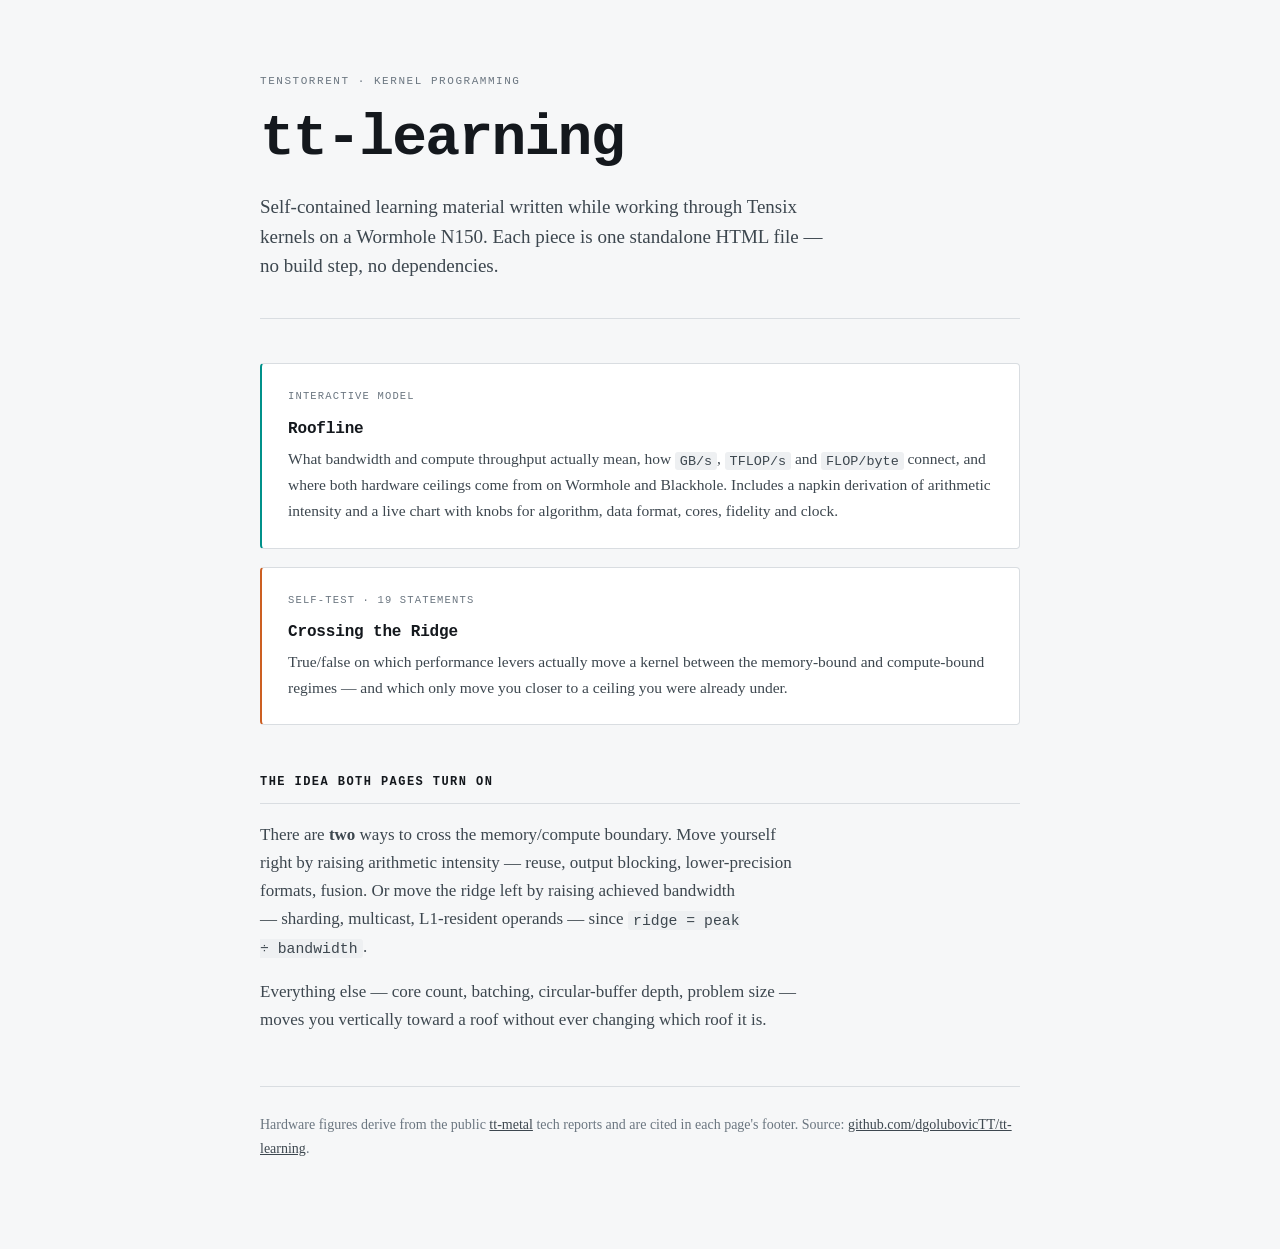
==== index.html @ ba830a99 "Add landing page for GitHub Pages Root index listing both roofline pages, so the Pages URL resolves " ====
<!doctype html>
<html lang="en">
<head>
<meta charset="utf-8">
<meta name="viewport" content="width=device-width, initial-scale=1">
<title>tt-learning</title>
<style>
  :root {
    --ground:#f6f7f8; --surface:#fff; --surface-2:#eef0f2;
    --ink:#14181d; --ink-2:#3d474f; --muted:#6b7680;
    --rule:#d9dde1; --rule-soft:#e8ebee;
    --mem:#00918a; --cmp:#7a52d1; --op:#cc5f22;
    --font-mono: ui-monospace, "SF Mono", SFMono-Regular, "Cascadia Code", "JetBrains Mono", Menlo, Consolas, monospace;
    --font-serif: Charter, "Bitstream Charter", "Iowan Old Style", "Palatino Linotype", Georgia, serif;
  }
  @media (prefers-color-scheme: dark) {
    :root:not([data-theme="light"]) {
      --ground:#0f1418; --surface:#161c21; --surface-2:#1d242a;
      --ink:#e6eaed; --ink-2:#b6c0c8; --muted:#8a949d;
      --rule:#2b343b; --rule-soft:#222a30;
      --mem:#12a396; --cmp:#8b64dc; --op:#dd7233;
    }
  }
  :root[data-theme="dark"] {
    --ground:#0f1418; --surface:#161c21; --surface-2:#1d242a;
    --ink:#e6eaed; --ink-2:#b6c0c8; --muted:#8a949d;
    --rule:#2b343b; --rule-soft:#222a30;
    --mem:#12a396; --cmp:#8b64dc; --op:#dd7233;
  }
  *{box-sizing:border-box}
  body{background:var(--ground);color:var(--ink);font-family:var(--font-serif);
       font-size:17px;line-height:1.65;margin:0;padding:0 20px 90px;
       -webkit-font-smoothing:antialiased}
  .wrap{max-width:760px;margin:0 auto}
  header{padding:72px 0 38px;border-bottom:1px solid var(--rule);margin-bottom:44px}
  .eyebrow{font-family:var(--font-mono);font-size:11px;letter-spacing:.14em;
           text-transform:uppercase;color:var(--muted);margin:0 0 20px}
  h1{font-family:var(--font-mono);font-size:clamp(36px,7vw,58px);font-weight:600;
     letter-spacing:-.03em;line-height:1;margin:0 0 24px}
  .lede{font-size:19px;line-height:1.55;color:var(--ink-2);margin:0;max-width:60ch;
        text-wrap:pretty}
  .cards{display:grid;gap:18px;margin:0 0 48px}
  a.card{display:block;background:var(--surface);border:1px solid var(--rule);
         border-left:2px solid var(--rule);border-radius:4px;padding:24px 26px;
         text-decoration:none;color:inherit;transition:border-color .15s ease}
  a.card:hover{border-color:var(--muted)}
  a.card.one{border-left-color:var(--mem)} a.card.one:hover{border-left-color:var(--mem)}
  a.card.two{border-left-color:var(--op)}  a.card.two:hover{border-left-color:var(--op)}
  a.card:focus-visible{outline:2px solid var(--op);outline-offset:2px}
  .card h2{font-family:var(--font-mono);font-size:16px;font-weight:600;
           letter-spacing:-.01em;margin:0 0 4px}
  .card .kind{font-family:var(--font-mono);font-size:10.5px;letter-spacing:.11em;
              text-transform:uppercase;color:var(--muted);display:block;margin-bottom:10px}
  .card p{margin:0;font-size:15.5px;color:var(--ink-2);text-wrap:pretty}
  h3{font-family:var(--font-mono);font-size:12px;font-weight:600;letter-spacing:.12em;
     text-transform:uppercase;margin:0 0 14px;padding-bottom:10px;
     border-bottom:1px solid var(--rule)}
  p.body{color:var(--ink-2);max-width:64ch;text-wrap:pretty}
  code{font-family:var(--font-mono);font-size:.87em;background:var(--surface-2);
       padding:.12em .36em;border-radius:3px}
  footer{border-top:1px solid var(--rule);padding-top:26px;margin-top:52px;
         font-size:14px;color:var(--muted)}
  footer a{color:var(--ink-2)}
</style>
</head>
<body>
<div class="wrap">

  <header>
    <p class="eyebrow">Tenstorrent · kernel programming</p>
    <h1>tt-learning</h1>
    <p class="lede">
      Self-contained learning material written while working through Tensix kernels on a
      Wormhole N150. Each piece is one standalone HTML file — no build step, no dependencies.
    </p>
  </header>

  <div class="cards">
    <a class="card one" href="roofline/roofline.html">
      <span class="kind">Interactive model</span>
      <h2>Roofline</h2>
      <p>
        What bandwidth and compute throughput actually mean, how <code>GB/s</code>,
        <code>TFLOP/s</code> and <code>FLOP/byte</code> connect, and where both hardware ceilings
        come from on Wormhole and Blackhole. Includes a napkin derivation of arithmetic intensity
        and a live chart with knobs for algorithm, data format, cores, fidelity and clock.
      </p>
    </a>

    <a class="card two" href="roofline/ridge-test.html">
      <span class="kind">Self-test · 19 statements</span>
      <h2>Crossing the Ridge</h2>
      <p>
        True/false on which performance levers actually move a kernel between the memory-bound and
        compute-bound regimes — and which only move you closer to a ceiling you were already under.
      </p>
    </a>
  </div>

  <h3>The idea both pages turn on</h3>
  <p class="body">
    There are <strong>two</strong> ways to cross the memory/compute boundary. Move yourself right by
    raising arithmetic intensity — reuse, output blocking, lower-precision formats, fusion. Or move
    the ridge left by raising achieved bandwidth — sharding, multicast, L1-resident operands — since
    <code>ridge = peak &divide; bandwidth</code>.
  </p>
  <p class="body">
    Everything else — core count, batching, circular-buffer depth, problem size — moves you
    vertically toward a roof without ever changing which roof it is.
  </p>

  <footer>
    Hardware figures derive from the public
    <a href="https://github.com/tenstorrent/tt-metal">tt-metal</a> tech reports and are cited in each
    page's footer. Source: <a href="https://github.com/dgolubovicTT/tt-learning">github.com/dgolubovicTT/tt-learning</a>.
  </footer>

</div>
</body>
</html>
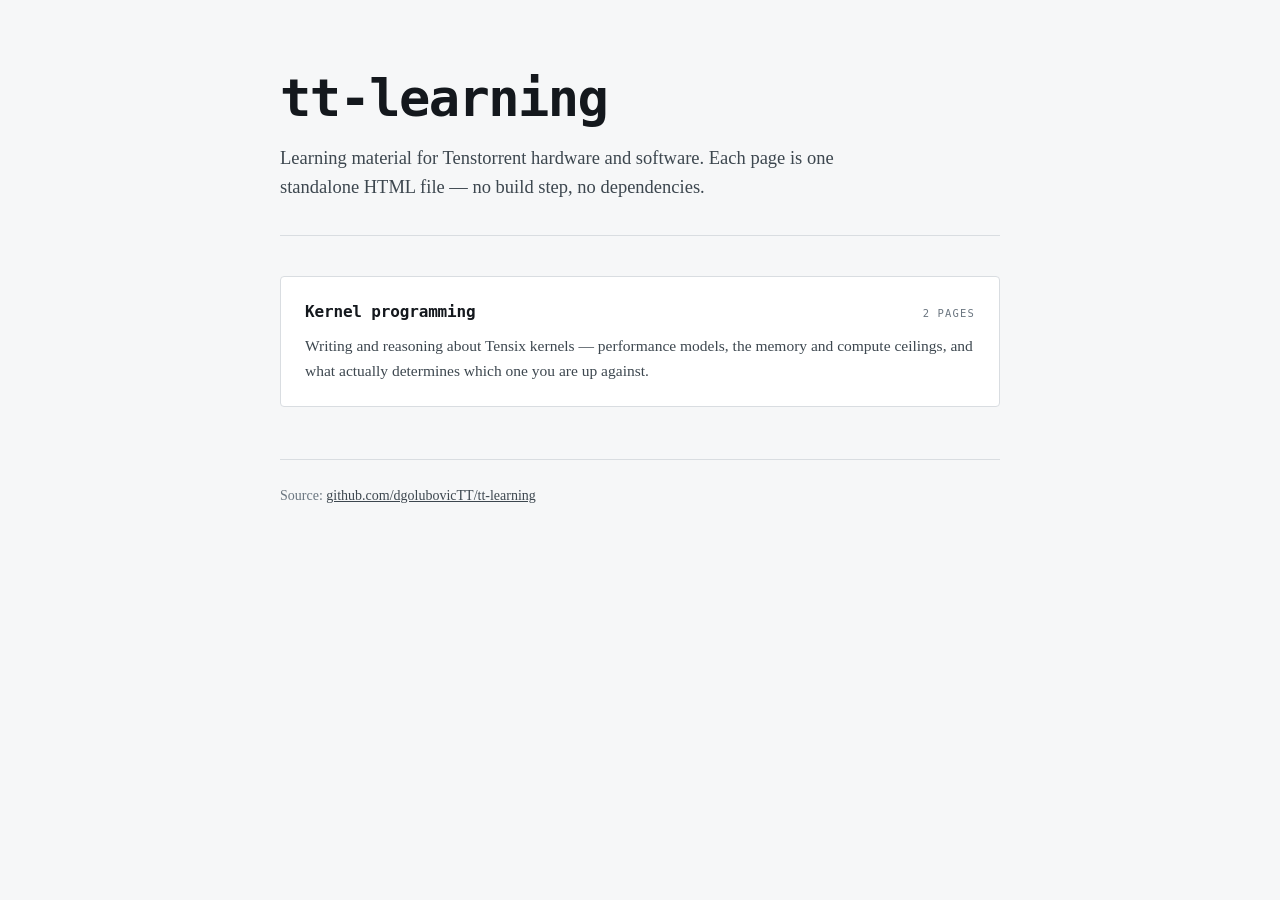
==== commit 11b900fe: "Restructure into topic folders The root page was overfitted to kernel programming, leaving nowhere t" ====
--- a/index.html
+++ b/index.html
@@ -4,115 +4,31 @@
 <meta charset="utf-8">
 <meta name="viewport" content="width=device-width, initial-scale=1">
 <title>tt-learning</title>
-<style>
-  :root {
-    --ground:#f6f7f8; --surface:#fff; --surface-2:#eef0f2;
-    --ink:#14181d; --ink-2:#3d474f; --muted:#6b7680;
-    --rule:#d9dde1; --rule-soft:#e8ebee;
-    --mem:#00918a; --cmp:#7a52d1; --op:#cc5f22;
-    --font-mono: ui-monospace, "SF Mono", SFMono-Regular, "Cascadia Code", "JetBrains Mono", Menlo, Consolas, monospace;
-    --font-serif: Charter, "Bitstream Charter", "Iowan Old Style", "Palatino Linotype", Georgia, serif;
-  }
-  @media (prefers-color-scheme: dark) {
-    :root:not([data-theme="light"]) {
-      --ground:#0f1418; --surface:#161c21; --surface-2:#1d242a;
-      --ink:#e6eaed; --ink-2:#b6c0c8; --muted:#8a949d;
-      --rule:#2b343b; --rule-soft:#222a30;
-      --mem:#12a396; --cmp:#8b64dc; --op:#dd7233;
-    }
-  }
-  :root[data-theme="dark"] {
-    --ground:#0f1418; --surface:#161c21; --surface-2:#1d242a;
-    --ink:#e6eaed; --ink-2:#b6c0c8; --muted:#8a949d;
-    --rule:#2b343b; --rule-soft:#222a30;
-    --mem:#12a396; --cmp:#8b64dc; --op:#dd7233;
-  }
-  *{box-sizing:border-box}
-  body{background:var(--ground);color:var(--ink);font-family:var(--font-serif);
-       font-size:17px;line-height:1.65;margin:0;padding:0 20px 90px;
-       -webkit-font-smoothing:antialiased}
-  .wrap{max-width:760px;margin:0 auto}
-  header{padding:72px 0 38px;border-bottom:1px solid var(--rule);margin-bottom:44px}
-  .eyebrow{font-family:var(--font-mono);font-size:11px;letter-spacing:.14em;
-           text-transform:uppercase;color:var(--muted);margin:0 0 20px}
-  h1{font-family:var(--font-mono);font-size:clamp(36px,7vw,58px);font-weight:600;
-     letter-spacing:-.03em;line-height:1;margin:0 0 24px}
-  .lede{font-size:19px;line-height:1.55;color:var(--ink-2);margin:0;max-width:60ch;
-        text-wrap:pretty}
-  .cards{display:grid;gap:18px;margin:0 0 48px}
-  a.card{display:block;background:var(--surface);border:1px solid var(--rule);
-         border-left:2px solid var(--rule);border-radius:4px;padding:24px 26px;
-         text-decoration:none;color:inherit;transition:border-color .15s ease}
-  a.card:hover{border-color:var(--muted)}
-  a.card.one{border-left-color:var(--mem)} a.card.one:hover{border-left-color:var(--mem)}
-  a.card.two{border-left-color:var(--op)}  a.card.two:hover{border-left-color:var(--op)}
-  a.card:focus-visible{outline:2px solid var(--op);outline-offset:2px}
-  .card h2{font-family:var(--font-mono);font-size:16px;font-weight:600;
-           letter-spacing:-.01em;margin:0 0 4px}
-  .card .kind{font-family:var(--font-mono);font-size:10.5px;letter-spacing:.11em;
-              text-transform:uppercase;color:var(--muted);display:block;margin-bottom:10px}
-  .card p{margin:0;font-size:15.5px;color:var(--ink-2);text-wrap:pretty}
-  h3{font-family:var(--font-mono);font-size:12px;font-weight:600;letter-spacing:.12em;
-     text-transform:uppercase;margin:0 0 14px;padding-bottom:10px;
-     border-bottom:1px solid var(--rule)}
-  p.body{color:var(--ink-2);max-width:64ch;text-wrap:pretty}
-  code{font-family:var(--font-mono);font-size:.87em;background:var(--surface-2);
-       padding:.12em .36em;border-radius:3px}
-  footer{border-top:1px solid var(--rule);padding-top:26px;margin-top:52px;
-         font-size:14px;color:var(--muted)}
-  footer a{color:var(--ink-2)}
-</style>
+<link rel="stylesheet" href="_shell.css">
 </head>
 <body>
 <div class="wrap">
 
-  <header>
-    <p class="eyebrow">Tenstorrent · kernel programming</p>
+  <header class="top">
     <h1>tt-learning</h1>
     <p class="lede">
-      Self-contained learning material written while working through Tensix kernels on a
-      Wormhole N150. Each piece is one standalone HTML file — no build step, no dependencies.
+      Learning material for Tenstorrent hardware and software. Each page is one standalone
+      HTML file — no build step, no dependencies.
     </p>
   </header>
 
-  <div class="cards">
-    <a class="card one" href="roofline/roofline.html">
-      <span class="kind">Interactive model</span>
-      <h2>Roofline</h2>
-      <p>
-        What bandwidth and compute throughput actually mean, how <code>GB/s</code>,
-        <code>TFLOP/s</code> and <code>FLOP/byte</code> connect, and where both hardware ceilings
-        come from on Wormhole and Blackhole. Includes a napkin derivation of arithmetic intensity
-        and a live chart with knobs for algorithm, data format, cores, fidelity and clock.
-      </p>
-    </a>
-
-    <a class="card two" href="roofline/ridge-test.html">
-      <span class="kind">Self-test · 19 statements</span>
-      <h2>Crossing the Ridge</h2>
-      <p>
-        True/false on which performance levers actually move a kernel between the memory-bound and
-        compute-bound regimes — and which only move you closer to a ceiling you were already under.
-      </p>
+  <div class="list">
+    <a class="item" href="kernel-programming/">
+      <div class="row">
+        <h2>Kernel programming</h2>
+        <span class="meta">2 pages</span>
+      </div>
+      <p>Writing and reasoning about Tensix kernels — performance models, the memory and compute ceilings, and what actually determines which one you are up against.</p>
     </a>
   </div>
 
-  <h3>The idea both pages turn on</h3>
-  <p class="body">
-    There are <strong>two</strong> ways to cross the memory/compute boundary. Move yourself right by
-    raising arithmetic intensity — reuse, output blocking, lower-precision formats, fusion. Or move
-    the ridge left by raising achieved bandwidth — sharding, multicast, L1-resident operands — since
-    <code>ridge = peak &divide; bandwidth</code>.
-  </p>
-  <p class="body">
-    Everything else — core count, batching, circular-buffer depth, problem size — moves you
-    vertically toward a roof without ever changing which roof it is.
-  </p>
-
   <footer>
-    Hardware figures derive from the public
-    <a href="https://github.com/tenstorrent/tt-metal">tt-metal</a> tech reports and are cited in each
-    page's footer. Source: <a href="https://github.com/dgolubovicTT/tt-learning">github.com/dgolubovicTT/tt-learning</a>.
+    Source: <a href="https://github.com/dgolubovicTT/tt-learning">github.com/dgolubovicTT/tt-learning</a>
   </footer>
 
 </div>
--- a/_shell.css
+++ b/_shell.css
@@ -0,0 +1,51 @@
+:root {
+  --ground:#f6f7f8; --surface:#fff; --surface-2:#eef0f2;
+  --ink:#14181d; --ink-2:#3d474f; --muted:#6b7680;
+  --rule:#d9dde1; --rule-soft:#e8ebee; --accent:#cc5f22;
+  --font-mono: ui-monospace, "SF Mono", SFMono-Regular, "Cascadia Code", "JetBrains Mono", Menlo, Consolas, monospace;
+  --font-serif: Charter, "Bitstream Charter", "Iowan Old Style", "Palatino Linotype", Georgia, serif;
+}
+@media (prefers-color-scheme: dark) {
+  :root:not([data-theme="light"]) {
+    --ground:#0f1418; --surface:#161c21; --surface-2:#1d242a;
+    --ink:#e6eaed; --ink-2:#b6c0c8; --muted:#8a949d;
+    --rule:#2b343b; --rule-soft:#222a30; --accent:#dd7233;
+  }
+}
+:root[data-theme="dark"] {
+  --ground:#0f1418; --surface:#161c21; --surface-2:#1d242a;
+  --ink:#e6eaed; --ink-2:#b6c0c8; --muted:#8a949d;
+  --rule:#2b343b; --rule-soft:#222a30; --accent:#dd7233;
+}
+*{box-sizing:border-box}
+body{background:var(--ground);color:var(--ink);font-family:var(--font-serif);
+     font-size:17px;line-height:1.65;margin:0;padding:0 20px 90px;
+     -webkit-font-smoothing:antialiased}
+.wrap{max-width:720px;margin:0 auto}
+.crumb{font-family:var(--font-mono);font-size:11px;letter-spacing:.1em;
+       text-transform:uppercase;color:var(--muted);padding-top:44px;margin:0 0 26px}
+.crumb a{color:var(--muted);text-decoration:none;border-bottom:1px solid var(--rule)}
+.crumb a:hover{color:var(--ink)}
+header{padding-bottom:34px;border-bottom:1px solid var(--rule);margin-bottom:40px}
+header.top{padding-top:72px}
+h1{font-family:var(--font-mono);font-size:clamp(34px,6.5vw,52px);font-weight:600;
+   letter-spacing:-.03em;line-height:1;margin:0 0 20px}
+.lede{font-size:18.5px;line-height:1.55;color:var(--ink-2);margin:0;max-width:60ch;
+      text-wrap:pretty}
+.list{display:grid;gap:14px}
+a.item{display:block;background:var(--surface);border:1px solid var(--rule);
+       border-radius:4px;padding:22px 24px;text-decoration:none;color:inherit;
+       transition:border-color .15s ease}
+a.item:hover{border-color:var(--muted)}
+a.item:focus-visible{outline:2px solid var(--accent);outline-offset:2px}
+.item .row{display:flex;align-items:baseline;justify-content:space-between;gap:16px}
+.item h2{font-family:var(--font-mono);font-size:16px;font-weight:600;
+         letter-spacing:-.01em;margin:0 0 7px}
+.item .meta{font-family:var(--font-mono);font-size:10.5px;letter-spacing:.11em;
+            text-transform:uppercase;color:var(--muted);white-space:nowrap}
+.item p{margin:0;font-size:15.5px;color:var(--ink-2);text-wrap:pretty}
+code{font-family:var(--font-mono);font-size:.87em;background:var(--surface-2);
+     padding:.12em .36em;border-radius:3px}
+footer{border-top:1px solid var(--rule);padding-top:24px;margin-top:52px;
+       font-size:14px;color:var(--muted)}
+footer a{color:var(--ink-2)}
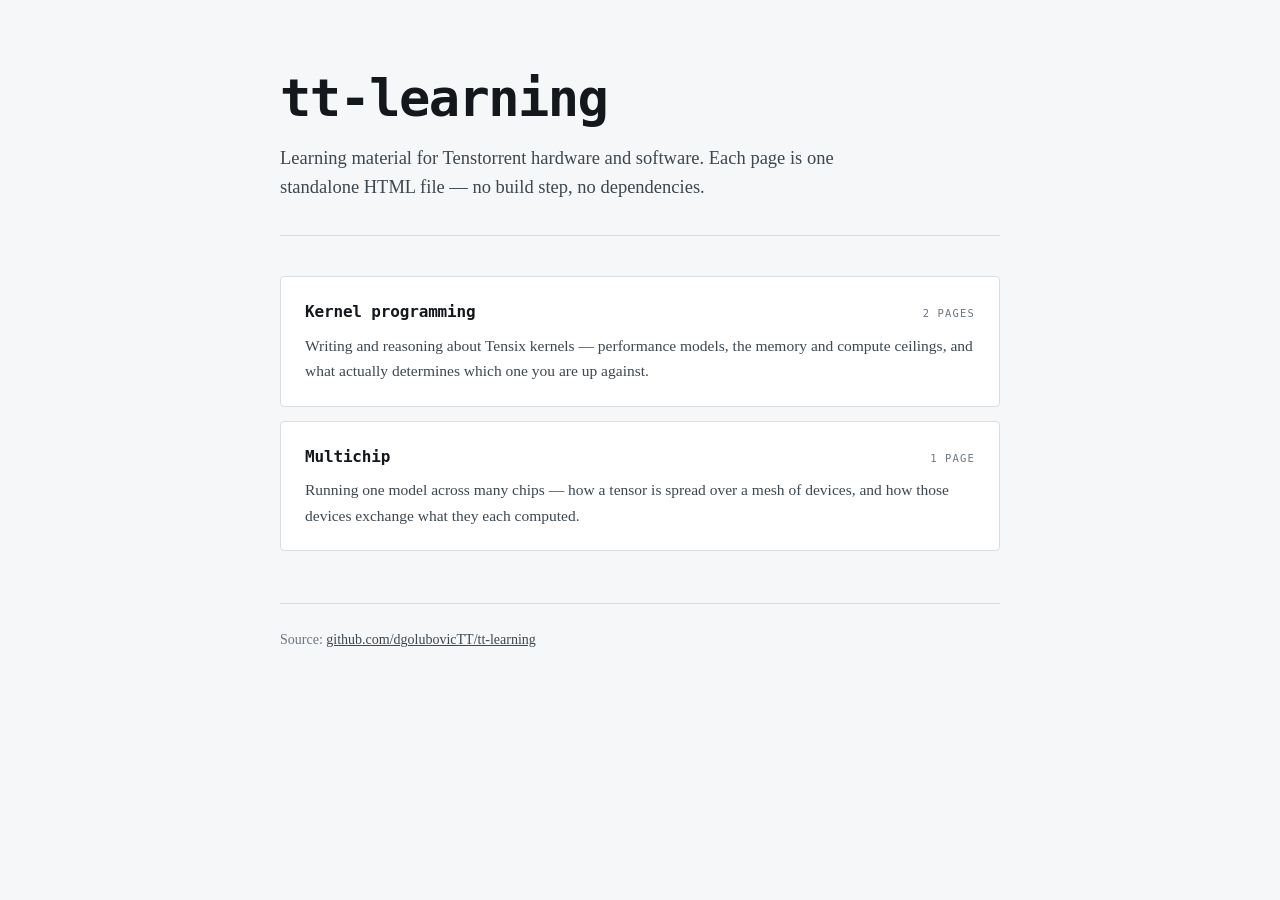
==== commit c589293d: "Add multichip section with "Reading a CCL Call" New section covering how one model runs across many " ====
--- a/index.html
+++ b/index.html
@@ -4,7 +4,7 @@
 <meta charset="utf-8">
 <meta name="viewport" content="width=device-width, initial-scale=1">
 <title>tt-learning</title>
-<link rel="stylesheet" href="_shell.css">
+<link rel="stylesheet" href="shell.css">
 </head>
 <body>
 <div class="wrap">
@@ -25,6 +25,13 @@
       </div>
       <p>Writing and reasoning about Tensix kernels — performance models, the memory and compute ceilings, and what actually determines which one you are up against.</p>
     </a>
+    <a class="item" href="multichip/">
+      <div class="row">
+        <h2>Multichip</h2>
+        <span class="meta">1 page</span>
+      </div>
+      <p>Running one model across many chips — how a tensor is spread over a mesh of devices, and how those devices exchange what they each computed.</p>
+    </a>
   </div>
 
   <footer>
--- a/shell.css
+++ b/shell.css
@@ -0,0 +1,51 @@
+:root {
+  --ground:#f6f7f8; --surface:#fff; --surface-2:#eef0f2;
+  --ink:#14181d; --ink-2:#3d474f; --muted:#6b7680;
+  --rule:#d9dde1; --rule-soft:#e8ebee; --accent:#cc5f22;
+  --font-mono: ui-monospace, "SF Mono", SFMono-Regular, "Cascadia Code", "JetBrains Mono", Menlo, Consolas, monospace;
+  --font-serif: Charter, "Bitstream Charter", "Iowan Old Style", "Palatino Linotype", Georgia, serif;
+}
+@media (prefers-color-scheme: dark) {
+  :root:not([data-theme="light"]) {
+    --ground:#0f1418; --surface:#161c21; --surface-2:#1d242a;
+    --ink:#e6eaed; --ink-2:#b6c0c8; --muted:#8a949d;
+    --rule:#2b343b; --rule-soft:#222a30; --accent:#dd7233;
+  }
+}
+:root[data-theme="dark"] {
+  --ground:#0f1418; --surface:#161c21; --surface-2:#1d242a;
+  --ink:#e6eaed; --ink-2:#b6c0c8; --muted:#8a949d;
+  --rule:#2b343b; --rule-soft:#222a30; --accent:#dd7233;
+}
+*{box-sizing:border-box}
+body{background:var(--ground);color:var(--ink);font-family:var(--font-serif);
+     font-size:17px;line-height:1.65;margin:0;padding:0 20px 90px;
+     -webkit-font-smoothing:antialiased}
+.wrap{max-width:720px;margin:0 auto}
+.crumb{font-family:var(--font-mono);font-size:11px;letter-spacing:.1em;
+       text-transform:uppercase;color:var(--muted);padding-top:44px;margin:0 0 26px}
+.crumb a{color:var(--muted);text-decoration:none;border-bottom:1px solid var(--rule)}
+.crumb a:hover{color:var(--ink)}
+header{padding-bottom:34px;border-bottom:1px solid var(--rule);margin-bottom:40px}
+header.top{padding-top:72px}
+h1{font-family:var(--font-mono);font-size:clamp(34px,6.5vw,52px);font-weight:600;
+   letter-spacing:-.03em;line-height:1;margin:0 0 20px}
+.lede{font-size:18.5px;line-height:1.55;color:var(--ink-2);margin:0;max-width:60ch;
+      text-wrap:pretty}
+.list{display:grid;gap:14px}
+a.item{display:block;background:var(--surface);border:1px solid var(--rule);
+       border-radius:4px;padding:22px 24px;text-decoration:none;color:inherit;
+       transition:border-color .15s ease}
+a.item:hover{border-color:var(--muted)}
+a.item:focus-visible{outline:2px solid var(--accent);outline-offset:2px}
+.item .row{display:flex;align-items:baseline;justify-content:space-between;gap:16px}
+.item h2{font-family:var(--font-mono);font-size:16px;font-weight:600;
+         letter-spacing:-.01em;margin:0 0 7px}
+.item .meta{font-family:var(--font-mono);font-size:10.5px;letter-spacing:.11em;
+            text-transform:uppercase;color:var(--muted);white-space:nowrap}
+.item p{margin:0;font-size:15.5px;color:var(--ink-2);text-wrap:pretty}
+code{font-family:var(--font-mono);font-size:.87em;background:var(--surface-2);
+     padding:.12em .36em;border-radius:3px}
+footer{border-top:1px solid var(--rule);padding-top:24px;margin-top:52px;
+       font-size:14px;color:var(--muted)}
+footer a{color:var(--ink-2)}
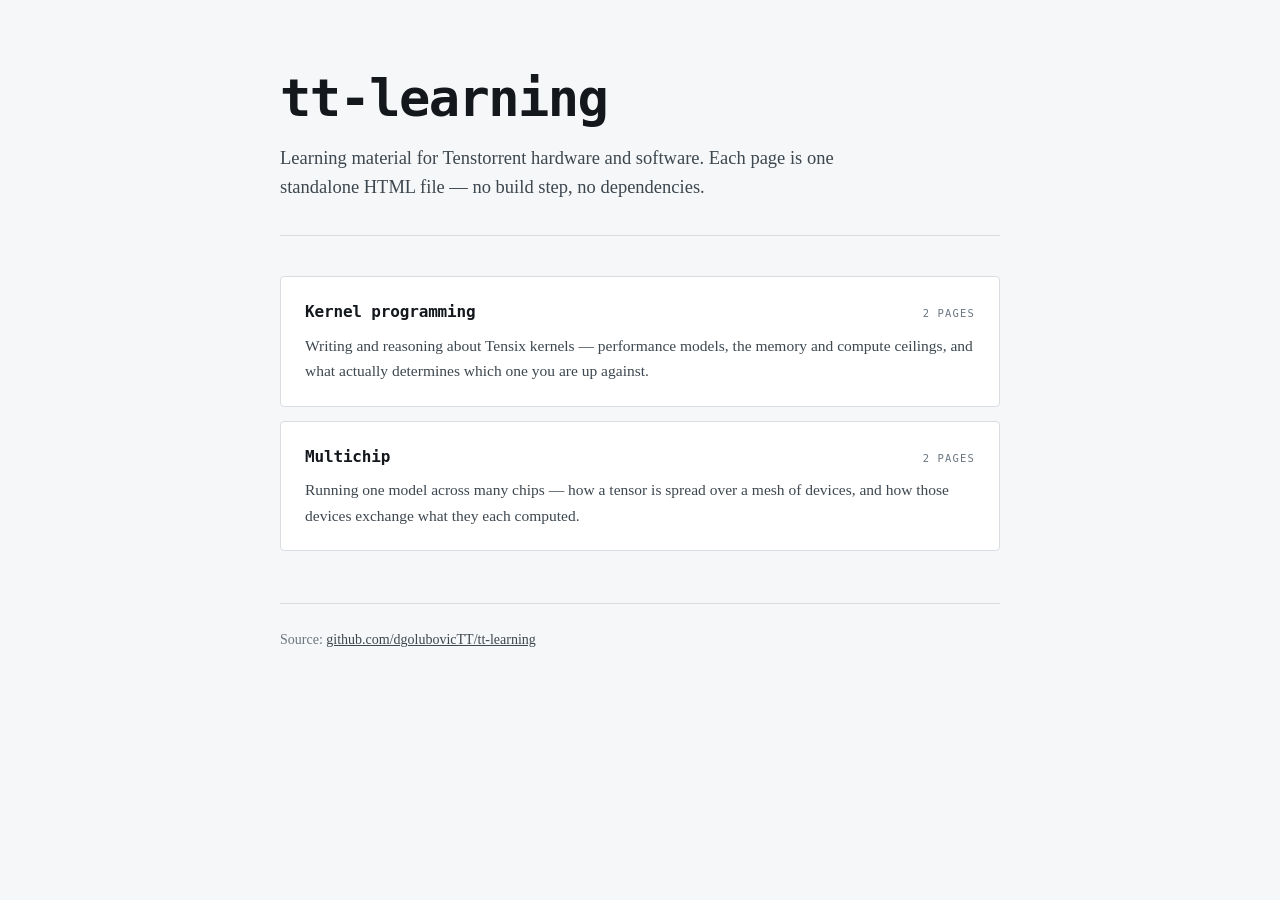
==== commit e753377c: "multichip: add "Megatron on a Mesh" as the section's first read Explains why the sharding scheme loo" ====
--- a/index.html
+++ b/index.html
@@ -28,7 +28,7 @@
     <a class="item" href="multichip/">
       <div class="row">
         <h2>Multichip</h2>
-        <span class="meta">1 page</span>
+        <span class="meta">2 pages</span>
       </div>
       <p>Running one model across many chips — how a tensor is spread over a mesh of devices, and how those devices exchange what they each computed.</p>
     </a>
